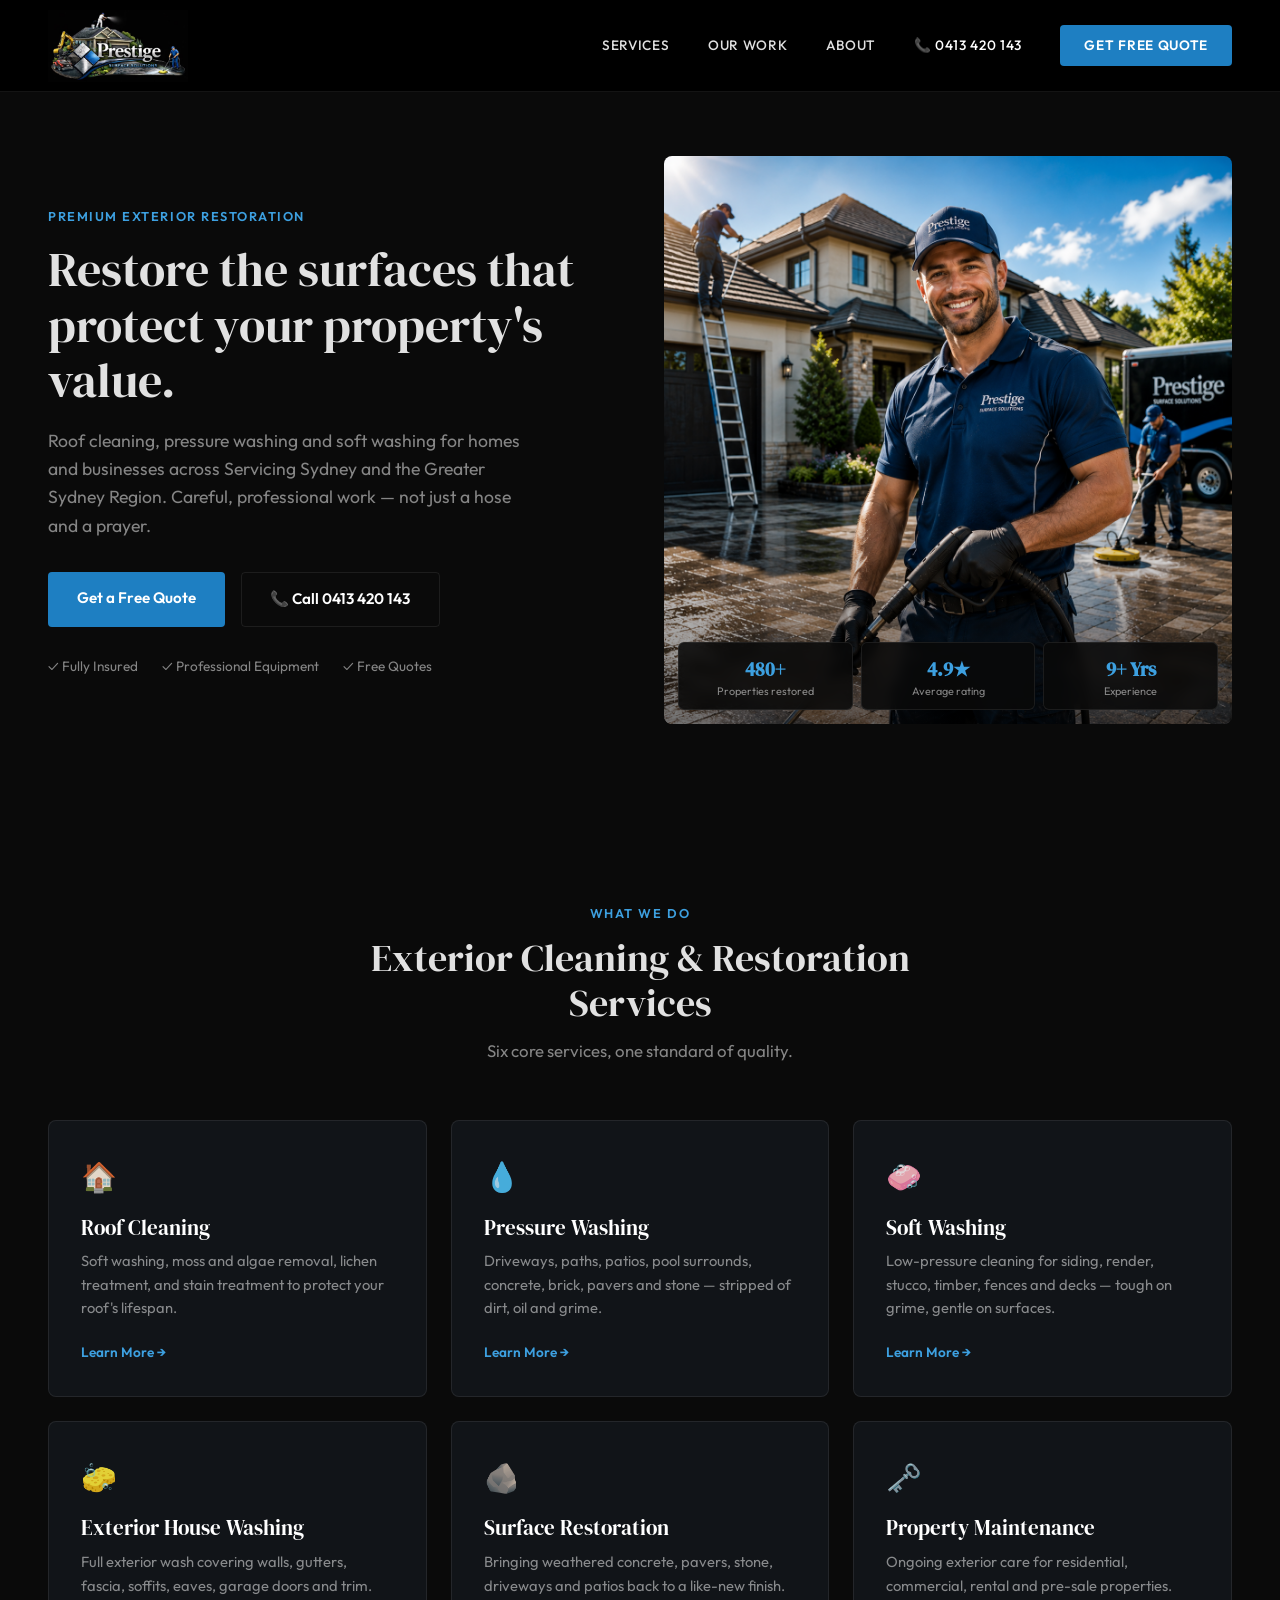
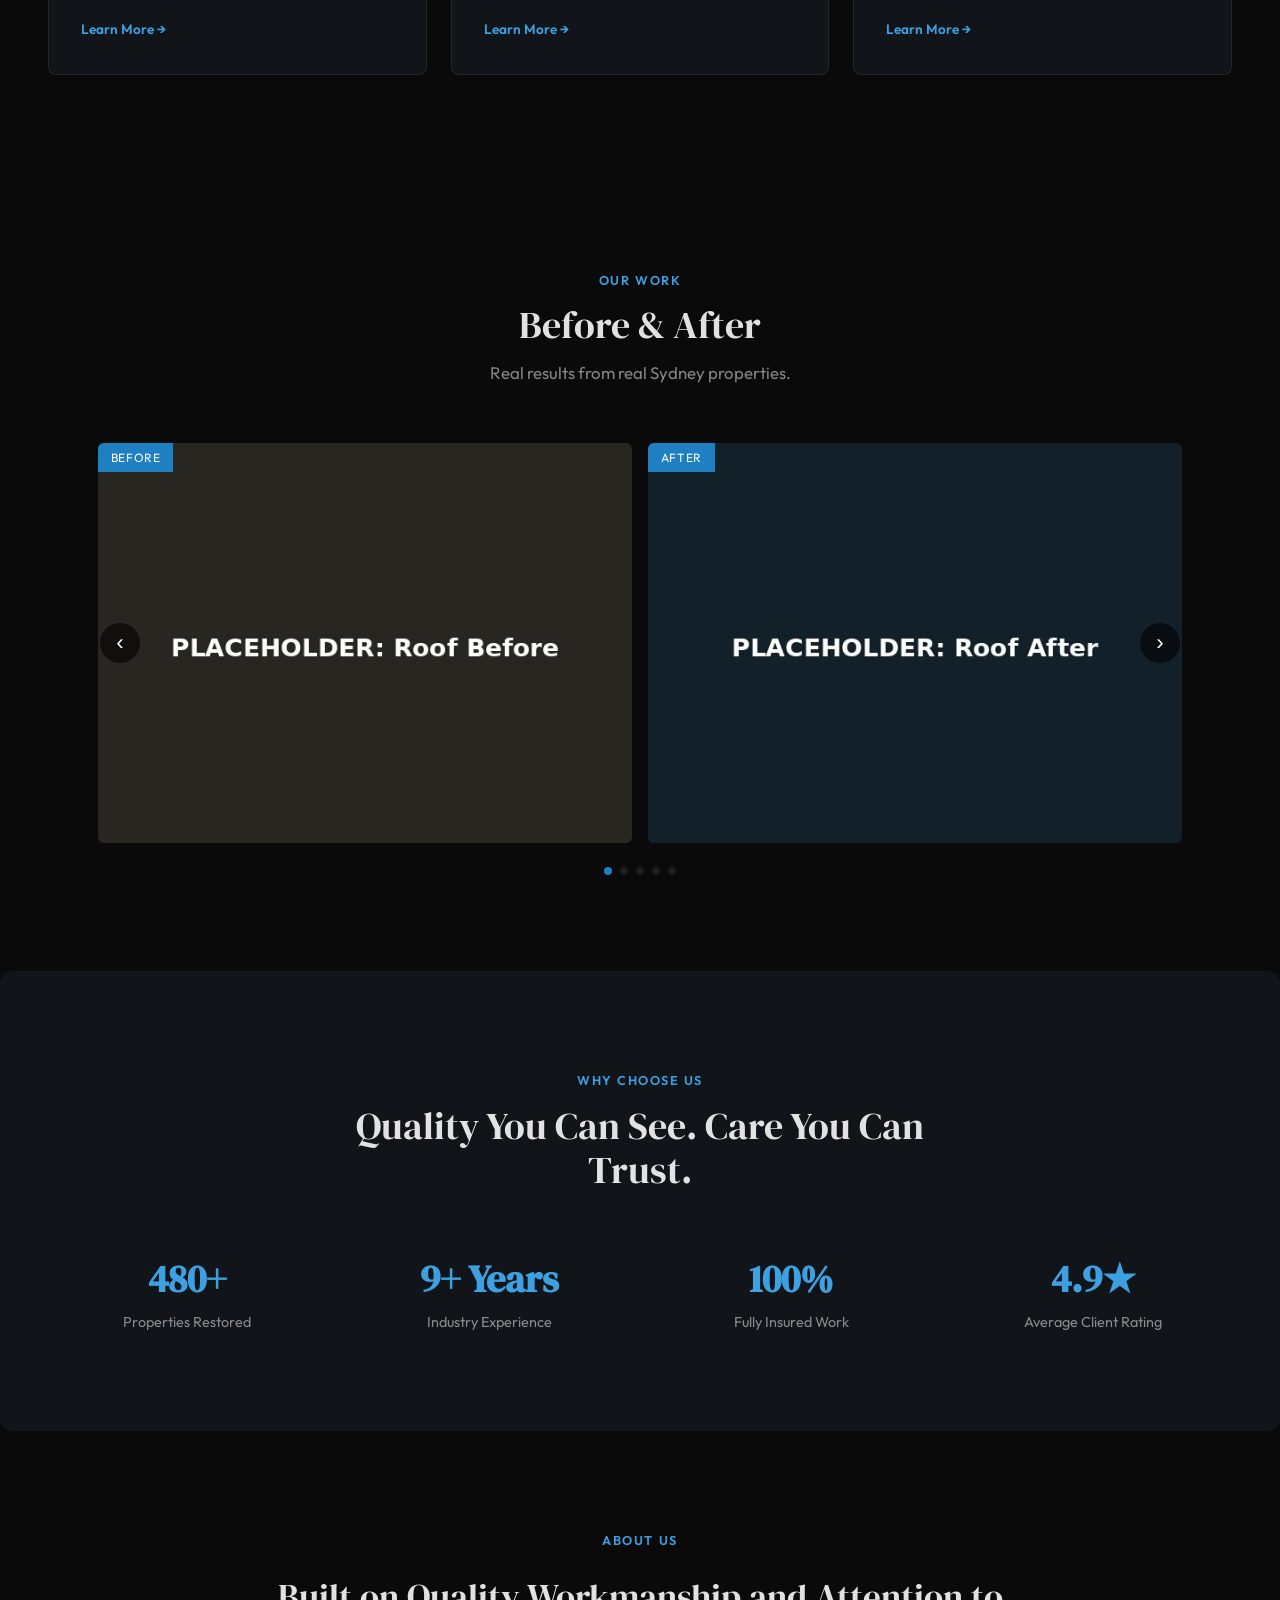
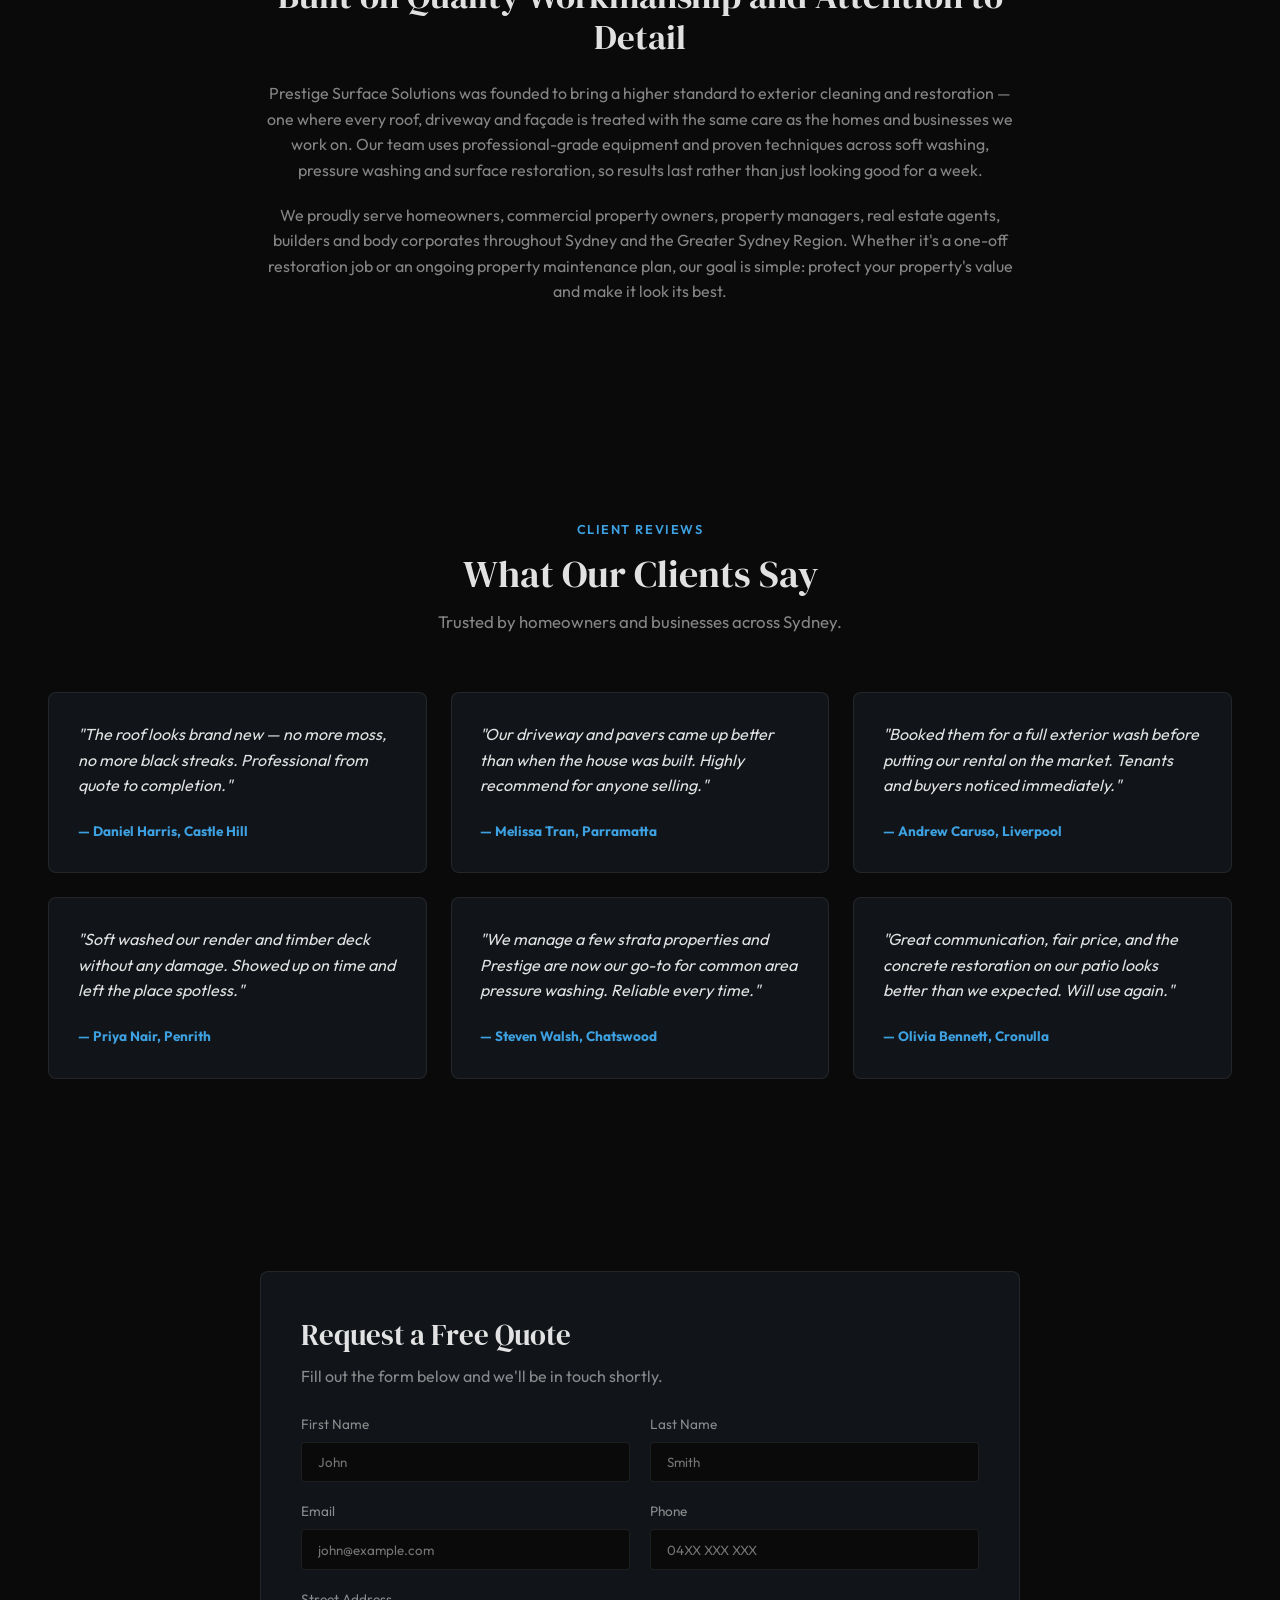
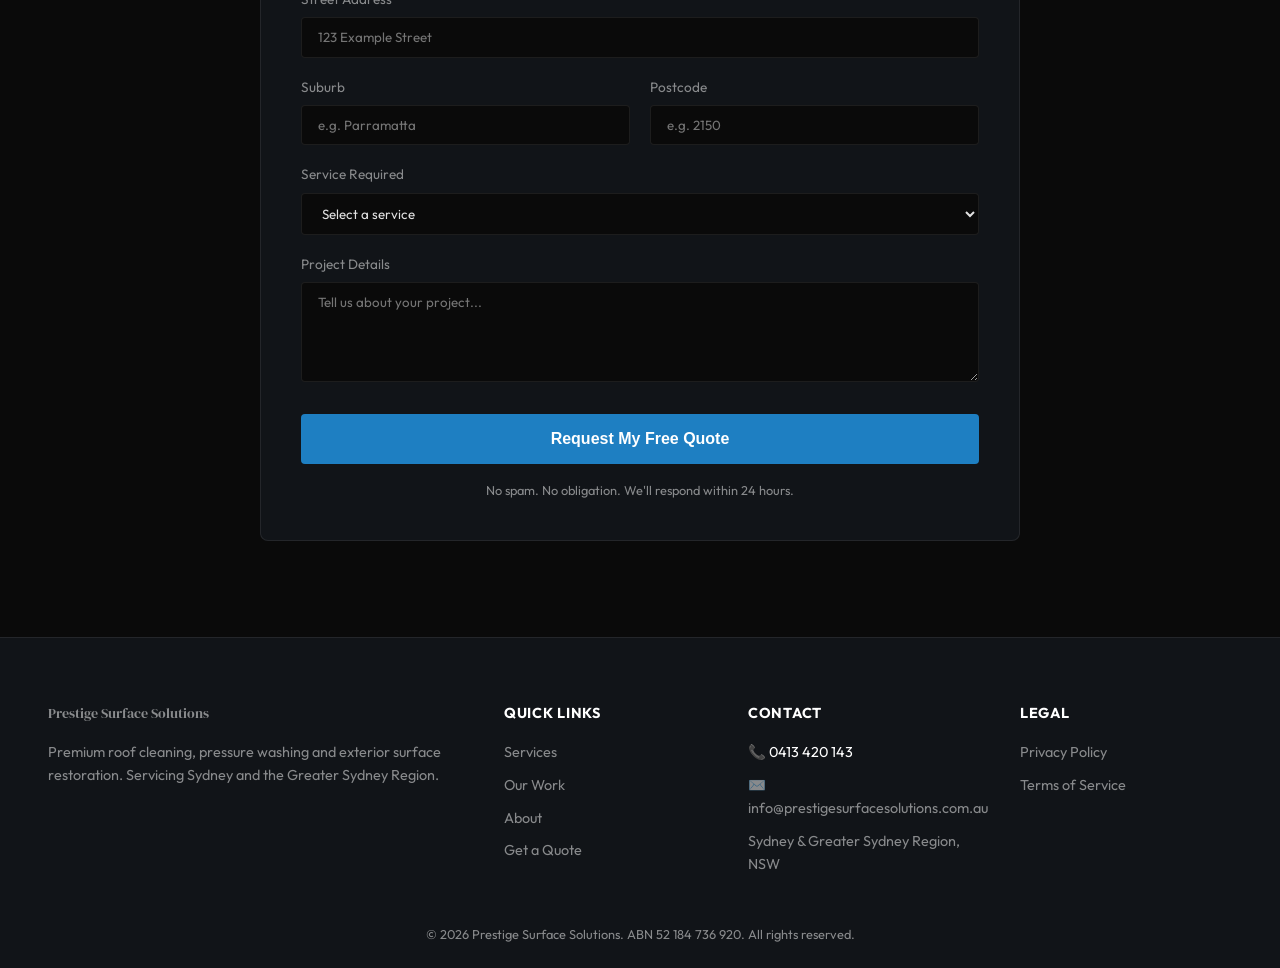
==== index.html @ c5a3cd72 "Initial site build" ====
<!DOCTYPE html>
<html lang="en-AU">
<head>
<meta charset="UTF-8">
<meta name="viewport" content="width=device-width, initial-scale=1.0">
<title>Prestige Surface Solutions | Roof Cleaning &amp; Exterior Restoration</title>
<meta name="description" content="Prestige Surface Solutions — premium roof cleaning, pressure washing, soft washing and exterior surface restoration. Fully insured. Free quotes. Servicing Sydney and the Greater Sydney Region.">
<link rel="preconnect" href="https://fonts.googleapis.com">
<link href="https://fonts.googleapis.com/css2?family=DM+Serif+Display&family=Outfit:wght@400;500;600;700&display=swap" rel="stylesheet">
<link rel="stylesheet" href="style.css">

<!-- Google Ads gtag.js — PLACEHOLDER ID, replace before launch -->
<script async src="https://www.googletagmanager.com/gtag/js?id=AW-XXXXXXXXX"></script>
<script>
  window.dataLayer = window.dataLayer || [];
  function gtag(){dataLayer.push(arguments);}
  gtag('js', new Date());
  gtag('config', 'AW-XXXXXXXXX');
</script>

<!-- JSON-LD LocalBusiness Schema — PLACEHOLDER values, replace before launch -->
<script type="application/ld+json">
{
  "@context": "https://schema.org",
  "@type": "LocalBusiness",
  "name": "Prestige Surface Solutions",
  "image": "https://www.prestigesurfacesolutions.com.au/images/logo.jpg",
  "telephone": "+61413420143",
  "email": "info@prestigesurfacesolutions.com.au",
  "priceRange": "$$",
  "address": {
    "@type": "PostalAddress",
    "addressLocality": "Sydney",
    "addressRegion": "NSW",
    "addressCountry": "AU"
  },
  "areaServed": "Greater Sydney Region, NSW",
  "sameAs": [],
  "hasOfferCatalog": {
    "@type": "OfferCatalog",
    "name": "Exterior Cleaning &amp; Restoration Services",
    "itemListElement": [
      { "@type": "Offer", "itemOffered": { "@type": "Service", "name": "Roof Cleaning" } },
      { "@type": "Offer", "itemOffered": { "@type": "Service", "name": "Pressure Washing" } },
      { "@type": "Offer", "itemOffered": { "@type": "Service", "name": "Soft Washing" } },
      { "@type": "Offer", "itemOffered": { "@type": "Service", "name": "Exterior House Washing" } },
      { "@type": "Offer", "itemOffered": { "@type": "Service", "name": "Surface Restoration" } },
      { "@type": "Offer", "itemOffered": { "@type": "Service", "name": "Property Maintenance" } }
    ]
  }
}
</script>
</head>
<body>

<!-- ============ NAV ============ -->
<nav>
  <div class="logo-group">
    <img src="images/logo.jpg" alt="Prestige Surface Solutions" class="logo-img">
  </div>
  <div class="nav-links">
    <a href="#services">Services</a>
    <a href="#gallery">Our Work</a>
    <a href="#about">About</a>
    <a href="tel:+61413420143" class="nav-phone">📞 0413 420 143</a>
    <a href="#quote" class="nav-cta">Get Free Quote</a>
  </div>
  <a href="tel:+61413420143" class="mobile-phone-btn">📞</a>
</nav>

<!-- ============ HERO ============ -->
<section class="hero">
  <div class="hero-content fade-in">
    <span class="hero-eyebrow">Premium Exterior Restoration</span>
    <h1>Restore the surfaces that protect your property's value.</h1>
    <p class="hero-sub">Roof cleaning, pressure washing and soft washing for homes and businesses across Servicing Sydney and the Greater Sydney Region. Careful, professional work — not just a hose and a prayer.</p>
    <div class="hero-ctas">
      <a href="#quote" class="btn-primary">Get a Free Quote</a>
      <a href="tel:+61413420143" class="btn-secondary">📞 Call 0413 420 143</a>
    </div>
    <div class="hero-trust">
      <span>✓ Fully Insured</span>
      <span>✓ Professional Equipment</span>
      <span>✓ Free Quotes</span>
    </div>
  </div>
  <div class="hero-media fade-in">
    <div class="hero-image-wrap">
      <img src="images/hero-roof.jpg" alt="Prestige Surface Solutions technician working on a roof in Sydney">
      <div class="hero-stats-row">
        <div class="hero-stat-card">
          <strong>480+</strong>
          <span>Properties restored</span>
        </div>
        <div class="hero-stat-card">
          <strong>4.9★</strong>
          <span>Average rating</span>
        </div>
        <div class="hero-stat-card">
          <strong>9+ Yrs</strong>
          <span>Experience</span>
        </div>
      </div>
    </div>
  </div>
</section>

<!-- ============ SERVICES ============ -->
<section class="services" id="services">
  <div class="section-header fade-in">
    <span class="section-label">What We Do</span>
    <h2>Exterior Cleaning &amp; Restoration Services</h2>
    <p>Six core services, one standard of quality.</p>
  </div>
  <div class="services-grid">

    <a href="services/roof-cleaning.html" class="service-card fade-in">
      <div class="service-icon">🏠</div>
      <h3>Roof Cleaning</h3>
      <p>Soft washing, moss and algae removal, lichen treatment, and stain treatment to protect your roof's lifespan.</p>
      <span class="service-link">Learn More →</span>
    </a>

    <a href="services/pressure-washing.html" class="service-card fade-in">
      <div class="service-icon">💧</div>
      <h3>Pressure Washing</h3>
      <p>Driveways, paths, patios, pool surrounds, concrete, brick, pavers and stone — stripped of dirt, oil and grime.</p>
      <span class="service-link">Learn More →</span>
    </a>

    <a href="services/soft-washing.html" class="service-card fade-in">
      <div class="service-icon">🧼</div>
      <h3>Soft Washing</h3>
      <p>Low-pressure cleaning for siding, render, stucco, timber, fences and decks — tough on grime, gentle on surfaces.</p>
      <span class="service-link">Learn More →</span>
    </a>

    <a href="services/exterior-house-washing.html" class="service-card fade-in">
      <div class="service-icon">🧽</div>
      <h3>Exterior House Washing</h3>
      <p>Full exterior wash covering walls, gutters, fascia, soffits, eaves, garage doors and trim.</p>
      <span class="service-link">Learn More →</span>
    </a>

    <a href="services/surface-restoration.html" class="service-card fade-in">
      <div class="service-icon">🪨</div>
      <h3>Surface Restoration</h3>
      <p>Bringing weathered concrete, pavers, stone, driveways and patios back to a like-new finish.</p>
      <span class="service-link">Learn More →</span>
    </a>

    <a href="services/property-maintenance.html" class="service-card fade-in">
      <div class="service-icon">🗝️</div>
      <h3>Property Maintenance</h3>
      <p>Ongoing exterior care for residential, commercial, rental and pre-sale properties.</p>
      <span class="service-link">Learn More →</span>
    </a>

  </div>
</section>

<!-- ============ GALLERY ============ -->
<section class="gallery" id="gallery">
  <div class="section-header fade-in">
    <span class="section-label">Our Work</span>
    <h2>Before &amp; After</h2>
    <p>Real results from real Sydney properties.</p>
  </div>

  <div class="carousel-wrapper">
    <button class="carousel-arrow prev" onclick="moveSlide(-1)" aria-label="Previous">‹</button>
    <div class="carousel-track" id="carouselTrack">
      <div class="gallery-slide">
        <div class="gallery-photo">
          <span class="gallery-label">Before</span>
          <img src="images/gallery/1before.jpg" alt="Roof before cleaning — placeholder">
        </div>
      </div>
      <div class="gallery-slide">
        <div class="gallery-photo">
          <span class="gallery-label">After</span>
          <img src="images/gallery/1after.jpg" alt="Roof after cleaning — placeholder">
        </div>
      </div>
      <div class="gallery-slide">
        <div class="gallery-photo">
          <span class="gallery-label">Before</span>
          <img src="images/gallery/2before.jpg" alt="Driveway before pressure washing — placeholder">
        </div>
      </div>
      <div class="gallery-slide">
        <div class="gallery-photo">
          <span class="gallery-label">After</span>
          <img src="images/gallery/2after.jpg" alt="Driveway after pressure washing — placeholder">
        </div>
      </div>
      <div class="gallery-slide">
        <div class="gallery-photo">
          <span class="gallery-label">Before</span>
          <img src="images/gallery/3before.jpg" alt="House exterior before washing — placeholder">
        </div>
      </div>
      <div class="gallery-slide">
        <div class="gallery-photo">
          <span class="gallery-label">After</span>
          <img src="images/gallery/3after.jpg" alt="House exterior after washing — placeholder">
        </div>
      </div>
    </div>
    <button class="carousel-arrow next" onclick="moveSlide(1)" aria-label="Next">›</button>
  </div>

  <div class="carousel-dots" id="carouselDots"></div>
</section>

<!-- ============ WHY US ============ -->
<section class="why-us">
  <div class="section-header fade-in">
    <span class="section-label">Why Choose Us</span>
    <h2>Quality You Can See. Care You Can Trust.</h2>
  </div>
  <div class="stats-grid">
    <div class="stat-box fade-in">
      <strong>480+</strong>
      <span>Properties Restored</span>
    </div>
    <div class="stat-box fade-in">
      <strong>9+ Years</strong>
      <span>Industry Experience</span>
    </div>
    <div class="stat-box fade-in">
      <strong>100%</strong>
      <span>Fully Insured Work</span>
    </div>
    <div class="stat-box fade-in">
      <strong>4.9★</strong>
      <span>Average Client Rating</span>
    </div>
  </div>
</section>

<!-- ============ ABOUT ============ -->
<section class="about" id="about">
  <div class="about-content fade-in">
    <span class="section-label">About Us</span>
    <h2>Built on Quality Workmanship and Attention to Detail</h2>
    <p>Prestige Surface Solutions was founded to bring a higher standard to exterior cleaning and restoration — one where every roof, driveway and façade is treated with the same care as the homes and businesses we work on. Our team uses professional-grade equipment and proven techniques across soft washing, pressure washing and surface restoration, so results last rather than just looking good for a week.</p>
    <p>We proudly serve homeowners, commercial property owners, property managers, real estate agents, builders and body corporates throughout Sydney and the Greater Sydney Region. Whether it's a one-off restoration job or an ongoing property maintenance plan, our goal is simple: protect your property's value and make it look its best.</p>
  </div>
</section>

<!-- ============ TESTIMONIALS ============ -->
<section class="testimonials">
  <div class="section-header fade-in">
    <span class="section-label">Client Reviews</span>
    <h2>What Our Clients Say</h2>
    <p>Trusted by homeowners and businesses across Sydney.</p>
  </div>
  <div class="testimonials-grid">
    <div class="testimonial-card fade-in">
      <p>"The roof looks brand new — no more moss, no more black streaks. Professional from quote to completion."</p>
      <strong>— Daniel Harris, Castle Hill</strong>
    </div>
    <div class="testimonial-card fade-in">
      <p>"Our driveway and pavers came up better than when the house was built. Highly recommend for anyone selling."</p>
      <strong>— Melissa Tran, Parramatta</strong>
    </div>
    <div class="testimonial-card fade-in">
      <p>"Booked them for a full exterior wash before putting our rental on the market. Tenants and buyers noticed immediately."</p>
      <strong>— Andrew Caruso, Liverpool</strong>
    </div>
    <div class="testimonial-card fade-in">
      <p>"Soft washed our render and timber deck without any damage. Showed up on time and left the place spotless."</p>
      <strong>— Priya Nair, Penrith</strong>
    </div>
    <div class="testimonial-card fade-in">
      <p>"We manage a few strata properties and Prestige are now our go-to for common area pressure washing. Reliable every time."</p>
      <strong>— Steven Walsh, Chatswood</strong>
    </div>
    <div class="testimonial-card fade-in">
      <p>"Great communication, fair price, and the concrete restoration on our patio looks better than we expected. Will use again."</p>
      <strong>— Olivia Bennett, Cronulla</strong>
    </div>
  </div>
</section>

<!-- ============ QUOTE FORM ============ -->
<section class="quote-section" id="quote">
  <form class="quote-form fade-in" name="quote-request" method="POST"
        data-netlify="true" netlify-honeypot="bot-field" action="/success.html">
    <input type="hidden" name="form-name" value="quote-request">
    <p class="hidden" style="display:none;">
      <label>Don't fill this out: <input name="bot-field"></label>
    </p>

    <div class="form-title">Request a Free Quote</div>
    <div class="form-subtitle">Fill out the form below and we'll be in touch shortly.</div>

    <div class="form-grid">
      <div class="form-group">
        <label for="fname">First Name</label>
        <input type="text" id="fname" name="fname" placeholder="John" required />
      </div>
      <div class="form-group">
        <label for="lname">Last Name</label>
        <input type="text" id="lname" name="lname" placeholder="Smith" required />
      </div>
      <div class="form-group">
        <label for="email">Email</label>
        <input type="email" id="email" name="email" placeholder="john@example.com" required />
      </div>
      <div class="form-group">
        <label for="phone">Phone</label>
        <input type="tel" id="phone" name="phone" placeholder="04XX XXX XXX" required />
      </div>
      <div class="form-group full">
        <label for="address">Street Address</label>
        <input type="text" id="address" name="address" placeholder="123 Example Street" required />
      </div>
      <div class="form-group">
        <label for="suburb">Suburb</label>
        <input type="text" id="suburb" name="suburb" placeholder="e.g. Parramatta" required />
      </div>
      <div class="form-group">
        <label for="postcode">Postcode</label>
        <input type="text" id="postcode" name="postcode" placeholder="e.g. 2150" required
               inputmode="numeric" pattern="[0-9]{4}" />
      </div>
      <div class="form-group full">
        <label for="service">Service Required</label>
        <select id="service" name="service" required>
          <option value="" disabled selected>Select a service</option>
          <option value="roof-cleaning">Roof Cleaning</option>
          <option value="pressure-washing">Pressure Washing</option>
          <option value="soft-washing">Soft Washing</option>
          <option value="exterior-house-washing">Exterior House Washing</option>
          <option value="surface-restoration">Surface Restoration</option>
          <option value="property-maintenance">Property Maintenance</option>
          <option value="other">Other / Not Sure</option>
        </select>
      </div>
      <div class="form-group full">
        <label for="message">Project Details</label>
        <textarea id="message" name="message" placeholder="Tell us about your project..."></textarea>
      </div>
    </div>

    <button type="submit" class="form-submit">Request My Free Quote</button>
    <p class="form-note">No spam. No obligation. We'll respond within 24 hours.</p>
  </form>
</section>

<!-- ============ FOOTER ============ -->
<footer>
  <div class="footer-inner">
    <div class="footer-col">
      <p class="footer-brand">Prestige Surface Solutions</p>
      <p>Premium roof cleaning, pressure washing and exterior surface restoration. Servicing Sydney and the Greater Sydney Region.</p>
    </div>
    <div class="footer-col">
      <h4>Quick Links</h4>
      <a href="#services">Services</a>
      <a href="#gallery">Our Work</a>
      <a href="#about">About</a>
      <a href="#quote">Get a Quote</a>
    </div>
    <div class="footer-col">
      <h4>Contact</h4>
      <a href="tel:+61413420143">📞 0413 420 143</a>
      <a href="mailto:info@prestigesurfacesolutions.com.au">✉️ info@prestigesurfacesolutions.com.au</a>
      <p>Sydney &amp; Greater Sydney Region, NSW</p>
    </div>
    <div class="footer-col">
      <h4>Legal</h4>
      <a href="privacy.html">Privacy Policy</a>
      <a href="terms.html">Terms of Service</a>
    </div>
  </div>
  <div class="footer-bottom">
    <p>&copy; 2026 Prestige Surface Solutions. ABN 52 184 736 920. All rights reserved.</p>
  </div>
</footer>

<script src="script.js"></script>
</body>
</html>
---- style.css ----
/* ===================================================
   PRESTIGE SURFACE SOLUTIONS — MAIN STYLESHEET
   =================================================== */

:root {
  --bg-dark: #0A0A0A;
  --bg-card: #111418;
  --bg-card-hover: #181C22;
  --accent-1: #1E7FC2;
  --accent-1-light: #3DA0E0;
  --accent-1-dark: #145A8C;
  --cream: #F2F0EB;
  --white: #FFFFFF;
  --text-light: rgba(255,255,255,0.88);
  --text-muted: rgba(255,255,255,0.5);
  --border: rgba(255,255,255,0.08);
  --font-display: 'DM Serif Display', serif;
  --font-body: 'Outfit', sans-serif;
}

* { margin: 0; padding: 0; box-sizing: border-box; }

body {
  background: var(--bg-dark);
  color: var(--text-light);
  font-family: var(--font-body);
  line-height: 1.6;
  overflow-x: hidden;
}

h1, h2, h3 {
  font-family: var(--font-display);
  font-weight: 400;
  line-height: 1.15;
}

a { color: inherit; text-decoration: none; }

img { max-width: 100%; display: block; }

section { padding: 6rem 3rem; max-width: 1280px; margin: 0 auto; }

.section-header { text-align: center; max-width: 640px; margin: 0 auto 3.5rem; }
.section-label {
  display: inline-block;
  color: var(--accent-1-light);
  font-size: 0.8rem;
  font-weight: 600;
  letter-spacing: 0.12em;
  text-transform: uppercase;
  margin-bottom: 0.8rem;
}
.section-header h2 { font-size: 2.4rem; margin-bottom: 0.8rem; }
.section-header p { color: var(--text-muted); font-size: 1.05rem; }
.placeholder-flag { color: var(--accent-1-light); font-style: italic; font-size: 0.85rem; }

/* ============ NAV ============ */
nav {
  position: sticky;
  top: 0; left: 0; right: 0;
  z-index: 100;
  padding: 0.6rem 3rem;
  display: flex;
  align-items: center;
  justify-content: space-between;
  background: #000000;
  border-bottom: 1px solid var(--border);
}
.logo-img { height: 72px; width: auto; object-fit: contain; }
.nav-links { display: flex; gap: 2.4rem; align-items: center; }
.nav-links a {
  font-size: 0.85rem;
  font-weight: 500;
  letter-spacing: 0.05em;
  text-transform: uppercase;
  transition: color 0.3s;
}
.nav-links a:hover { color: var(--accent-1-light); }
.nav-cta {
  background: var(--accent-1) !important;
  color: var(--white) !important;
  padding: 0.6rem 1.5rem;
  border-radius: 4px;
  font-weight: 600 !important;
}
.nav-cta:hover { background: var(--accent-1-light) !important; }
a[href^="tel:"] { color: var(--white); -webkit-text-fill-color: var(--white); }
.mobile-phone-btn { display: none; }

@media (max-width: 768px) {
  .nav-links { display: none; }
  .mobile-phone-btn {
    display: flex; align-items: center; justify-content: center;
    min-width: 44px; height: 44px;
    background: var(--accent-1); border-radius: 50%; color: var(--white);
  }
}

/* ============ HERO ============ */
.hero {
  display: grid;
  grid-template-columns: 1fr 1fr;
  gap: 3rem;
  align-items: center;
  padding: 4rem 3rem 5rem;
  max-width: 1280px;
  margin: 0 auto;
}
.hero-eyebrow {
  display: inline-block;
  color: var(--accent-1-light);
  font-size: 0.8rem;
  font-weight: 600;
  letter-spacing: 0.12em;
  text-transform: uppercase;
  margin-bottom: 1rem;
}
.hero h1 { font-size: 3rem; margin-bottom: 1.2rem; }
.hero-sub { color: var(--text-muted); font-size: 1.1rem; margin-bottom: 2rem; max-width: 480px; }
.hero-ctas { display: flex; gap: 1rem; margin-bottom: 1.8rem; flex-wrap: wrap; }
.btn-primary, .btn-secondary {
  padding: 0.9rem 1.8rem; border-radius: 4px; font-weight: 600; font-size: 0.95rem;
  transition: transform 0.2s, background 0.3s;
}
.btn-primary { background: var(--accent-1); color: var(--white); }
.btn-primary:hover { background: var(--accent-1-light); transform: translateY(-2px); }
.btn-secondary { background: transparent; border: 1px solid var(--border); color: var(--text-light); }
.btn-secondary:hover { border-color: var(--accent-1-light); color: var(--accent-1-light); }
.hero-trust { display: flex; gap: 1.5rem; flex-wrap: wrap; color: var(--text-muted); font-size: 0.85rem; }

.hero-image-wrap { position: relative; border-radius: 8px; overflow: hidden; aspect-ratio: 1/1; background: var(--bg-card); }
.hero-image-wrap::after {
  content: "";
  position: absolute;
  bottom: 0; left: 0; right: 0;
  height: 40%;
  background: linear-gradient(180deg, rgba(0,0,0,0) 0%, rgba(0,0,0,0.55) 100%);
  pointer-events: none;
  z-index: 1;
}
.hero-image-wrap img { width: 100%; height: 100%; object-fit: cover; }
.hero-stat-card {
  background: rgba(10,10,10,0.88);
  border: 1px solid var(--border);
  backdrop-filter: blur(6px);
  border-radius: 6px;
  padding: 0.7rem 0.5rem;
  text-align: center;
  flex: 1;
}
.hero-stat-card strong { display: block; font-family: var(--font-display); color: var(--accent-1-light); font-size: 1.2rem; }
.hero-stat-card span { font-size: 0.68rem; color: var(--text-muted); line-height: 1.2; display: block; }
.hero-stats-row {
  position: absolute;
  bottom: 14px; left: 14px; right: 14px;
  display: flex;
  gap: 0.5rem;
  z-index: 2;
}

@media (max-width: 900px) {
  .hero { grid-template-columns: 1fr; padding-top: 3rem; }
  .hero h1 { font-size: 2.2rem; }
}

@media (max-width: 480px) {
  .hero-stats-row { flex-direction: column; gap: 0.4rem; }
  .hero-stat-card { padding: 0.5rem 0.8rem; }
}

/* ============ SERVICES ============ */
.services-grid { display: grid; grid-template-columns: repeat(3, 1fr); gap: 1.5rem; }
.service-card {
  display: block;
  background: var(--bg-card);
  border: 1px solid var(--border);
  border-radius: 8px;
  padding: 2rem;
  transition: background 0.3s, transform 0.3s, border-color 0.3s;
}
.service-card:hover { background: var(--bg-card-hover); transform: translateY(-4px); border-color: var(--accent-1-dark); }
.service-icon { font-size: 1.8rem; margin-bottom: 1rem; }
.service-card h3 { font-size: 1.3rem; margin-bottom: 0.6rem; color: var(--white); }
.service-card p { color: var(--text-muted); font-size: 0.92rem; margin-bottom: 1.2rem; }
.service-link { color: var(--accent-1-light); font-weight: 600; font-size: 0.85rem; }

@media (max-width: 900px) { .services-grid { grid-template-columns: 1fr 1fr; } }
@media (max-width: 600px) { .services-grid { grid-template-columns: 1fr; } }

/* ============ GALLERY ============ */
.carousel-wrapper { position: relative; overflow: hidden; max-width: 1100px; margin: 0 auto; }
.carousel-track { display: flex; transition: transform 0.4s ease; }
.gallery-slide { flex: 0 0 50%; padding: 0 0.5rem; }
.gallery-photo { position: relative; aspect-ratio: 4/3; overflow: hidden; border-radius: 6px; background: var(--bg-card); }
.gallery-photo img { width: 100%; height: 100%; object-fit: cover; }
.gallery-label {
  position: absolute; top: 0; left: 0;
  background: var(--accent-1); color: #fff;
  padding: 0.3rem 0.8rem;
  font-size: 0.75rem; text-transform: uppercase; letter-spacing: 0.05em;
}
.carousel-arrow {
  position: absolute; top: 50%; transform: translateY(-50%);
  background: rgba(0,0,0,0.6); color: #fff; border: none;
  width: 40px; height: 40px; border-radius: 50%; cursor: pointer; z-index: 2;
  font-size: 1.4rem;
}
.carousel-arrow.prev { left: 10px; }
.carousel-arrow.next { right: 10px; }
.carousel-dots { display: flex; justify-content: center; gap: 0.5rem; margin-top: 1.5rem; }
.carousel-dots span { width: 8px; height: 8px; border-radius: 50%; background: var(--border); cursor: pointer; display: inline-block; }
.carousel-dots span.active { background: var(--accent-1); }

@media (max-width: 768px) {
  .gallery-slide { flex: 0 0 100%; }
  .gallery-photo { aspect-ratio: auto; height: 260px; }
}

/* ============ WHY US ============ */
.why-us { background: var(--bg-card); border-radius: 12px; }
.stats-grid { display: grid; grid-template-columns: repeat(4, 1fr); gap: 1.5rem; text-align: center; }
.stat-box strong { display: block; font-family: var(--font-display); font-size: 2.4rem; color: var(--accent-1-light); }
.stat-box span { color: var(--text-muted); font-size: 0.9rem; }

@media (max-width: 768px) { .stats-grid { grid-template-columns: 1fr 1fr; gap: 2rem; } }

/* ============ ABOUT ============ */
.about-content { max-width: 760px; margin: 0 auto; text-align: center; }
.about-content h2 { font-size: 2.2rem; margin: 0.8rem 0 1.5rem; }
.about-content p { color: var(--text-muted); margin-bottom: 1.2rem; }

/* ============ TESTIMONIALS ============ */
.testimonials-grid { display: grid; grid-template-columns: repeat(3, 1fr); gap: 1.5rem; }
.testimonial-card {
  background: var(--bg-card); border: 1px solid var(--border); border-radius: 8px; padding: 1.8rem;
}
.testimonial-card p { font-style: italic; margin-bottom: 1.2rem; color: var(--text-light); }
.testimonial-card strong { color: var(--accent-1-light); font-size: 0.85rem; font-style: normal; }

@media (max-width: 900px) { .testimonials-grid { grid-template-columns: 1fr; } }

/* ============ QUOTE FORM ============ */
.quote-form { background: var(--bg-card); border: 1px solid var(--border); border-radius: 8px; padding: 2.5rem; max-width: 760px; margin: 0 auto; }
.form-title { font-family: var(--font-display); font-size: 1.8rem; margin-bottom: 0.4rem; }
.form-subtitle { color: var(--text-muted); margin-bottom: 1rem; }
.form-grid { display: grid; grid-template-columns: 1fr 1fr; gap: 1.2rem; margin: 1.5rem 0; }
.form-group.full { grid-column: 1 / -1; }
.form-group label { display: block; font-size: 0.85rem; margin-bottom: 0.4rem; color: var(--text-muted); }
.form-group input, .form-group select, .form-group textarea {
  width: 100%; padding: 0.7rem 1rem; background: var(--bg-dark);
  border: 1px solid var(--border); border-radius: 4px; color: var(--text-light); font-family: inherit;
}
.form-group textarea { min-height: 100px; resize: vertical; }
.form-submit {
  width: 100%; padding: 1rem; background: var(--accent-1); color: var(--white);
  border: none; border-radius: 4px; font-weight: 600; cursor: pointer; transition: background 0.3s; font-size: 1rem;
}
.form-submit:hover { background: var(--accent-1-light); }
.form-note { text-align: center; color: var(--text-muted); font-size: 0.8rem; margin-top: 1rem; }

@media (max-width: 768px) { .form-grid { grid-template-columns: 1fr; } }

/* ============ FOOTER ============ */
footer { background: var(--bg-card); border-top: 1px solid var(--border); padding: 4rem 3rem 1.5rem; }
.footer-inner {
  max-width: 1280px; margin: 0 auto;
  display: grid; grid-template-columns: 2fr 1fr 1fr 1fr; gap: 2rem;
}
.footer-brand { font-family: var(--font-display); color: var(--white); font-size: 1.3rem; margin-bottom: 1rem; }
.footer-col p, .footer-col a { color: var(--text-muted); font-size: 0.9rem; }
.footer-col h4 { color: var(--white); font-size: 0.9rem; text-transform: uppercase; letter-spacing: 0.05em; margin-bottom: 1rem; }
.footer-col a { display: block; margin-bottom: 0.6rem; transition: color 0.3s; }
.footer-col a:hover { color: var(--accent-1-light); }
.footer-bottom { text-align: center; color: var(--text-muted); font-size: 0.8rem; margin-top: 3rem; }

@media (max-width: 768px) { .footer-inner { grid-template-columns: 1fr 1fr; } }
@media (max-width: 480px) { .footer-inner { grid-template-columns: 1fr; } }

/* ============ SERVICE PAGES ============ */
.service-hero {
  padding: 7rem 3rem 4rem;
  max-width: 900px;
  margin: 0 auto;
  text-align: center;
}
.service-hero h1 { font-size: 2.6rem; margin-bottom: 1rem; }
.service-hero .hero-sub { margin: 0 auto 2rem; }
.service-hero .hero-ctas { justify-content: center; }

.service-details { background: var(--bg-card); border-radius: 12px; }
.includes-grid { display: grid; grid-template-columns: 1fr 1fr; gap: 2.5rem; align-items: start; }
.includes-list { list-style: none; }
.includes-list li {
  padding: 0.8rem 0 0.8rem 2rem;
  border-bottom: 1px solid var(--border);
  position: relative;
  color: var(--text-light);
}
.includes-list li::before {
  content: "✓";
  position: absolute;
  left: 0;
  color: var(--accent-1-light);
  font-weight: 700;
}
.why-box {
  background: var(--bg-dark);
  border: 1px solid var(--border);
  border-radius: 8px;
  padding: 1.8rem;
}
.why-box h3 { font-family: var(--font-display); font-size: 1.3rem; margin-bottom: 0.8rem; color: var(--white); }
.why-box p { color: var(--text-muted); }

@media (max-width: 768px) {
  .includes-grid { grid-template-columns: 1fr; }
  .service-hero h1 { font-size: 2rem; }
}

.related-grid { display: grid; grid-template-columns: repeat(5, 1fr); gap: 1.2rem; }
.related-card {
  display: block;
  background: var(--bg-card);
  border: 1px solid var(--border);
  border-radius: 8px;
  padding: 1.5rem 1rem;
  text-align: center;
  transition: background 0.3s, transform 0.3s, border-color 0.3s;
}
.related-card:hover { background: var(--bg-card-hover); transform: translateY(-4px); border-color: var(--accent-1-dark); }
.related-card .service-icon { font-size: 1.5rem; margin-bottom: 0.6rem; }
.related-card h3 { font-size: 1rem; margin-bottom: 0.5rem; color: var(--white); }
.related-card .service-link { font-size: 0.78rem; }

@media (max-width: 1000px) { .related-grid { grid-template-columns: repeat(3, 1fr); } }
@media (max-width: 600px) { .related-grid { grid-template-columns: 1fr 1fr; } }

.service-cta {
  text-align: center;
  background: var(--bg-card);
  border-radius: 12px;
  max-width: 800px;
}
.service-cta h2 { font-size: 2rem; margin-bottom: 0.8rem; }
.service-cta p { color: var(--text-muted); margin-bottom: 1.8rem; }

/* ============ FADE-IN ANIMATION ============ */
.fade-in { opacity: 0; transform: translateY(20px); transition: opacity 0.6s ease, transform 0.6s ease; }
.fade-in.visible { opacity: 1; transform: translateY(0); }

@media (prefers-reduced-motion: reduce) {
  .fade-in { opacity: 1; transform: none; transition: none; }
}
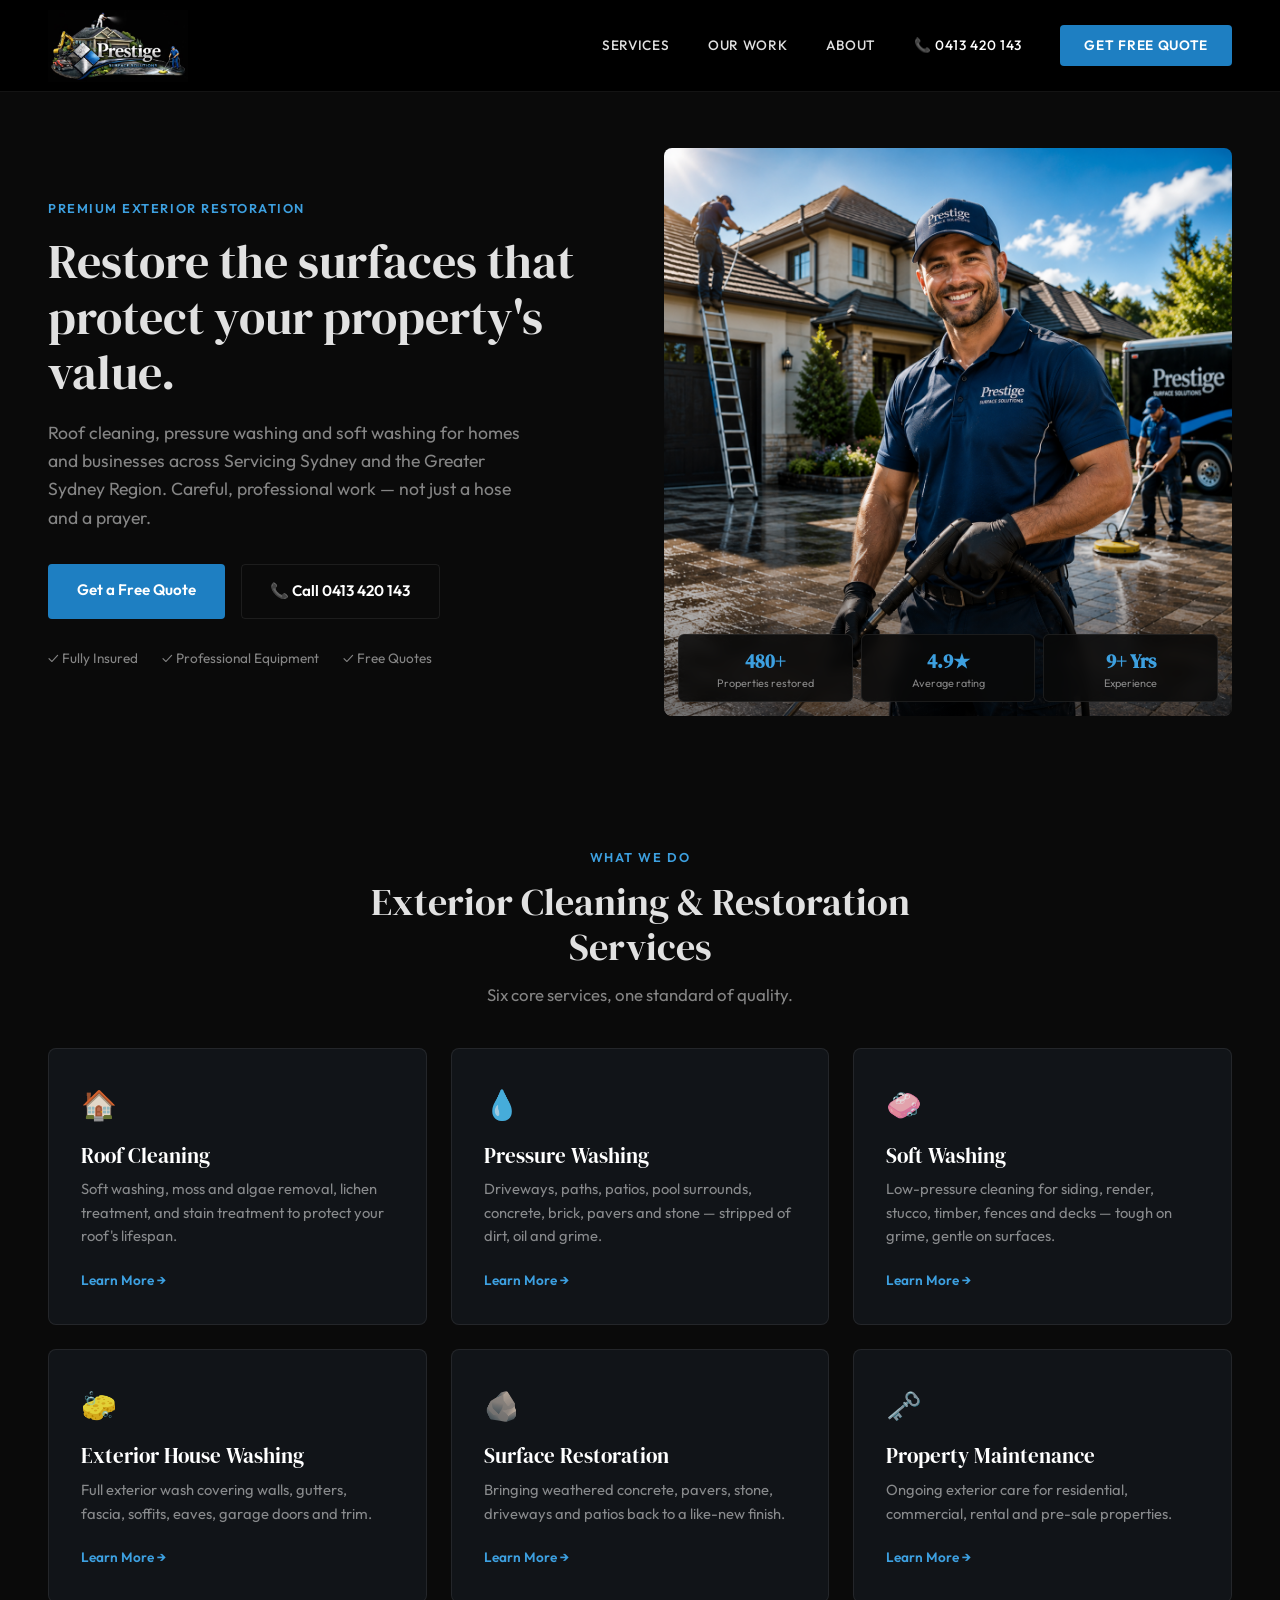
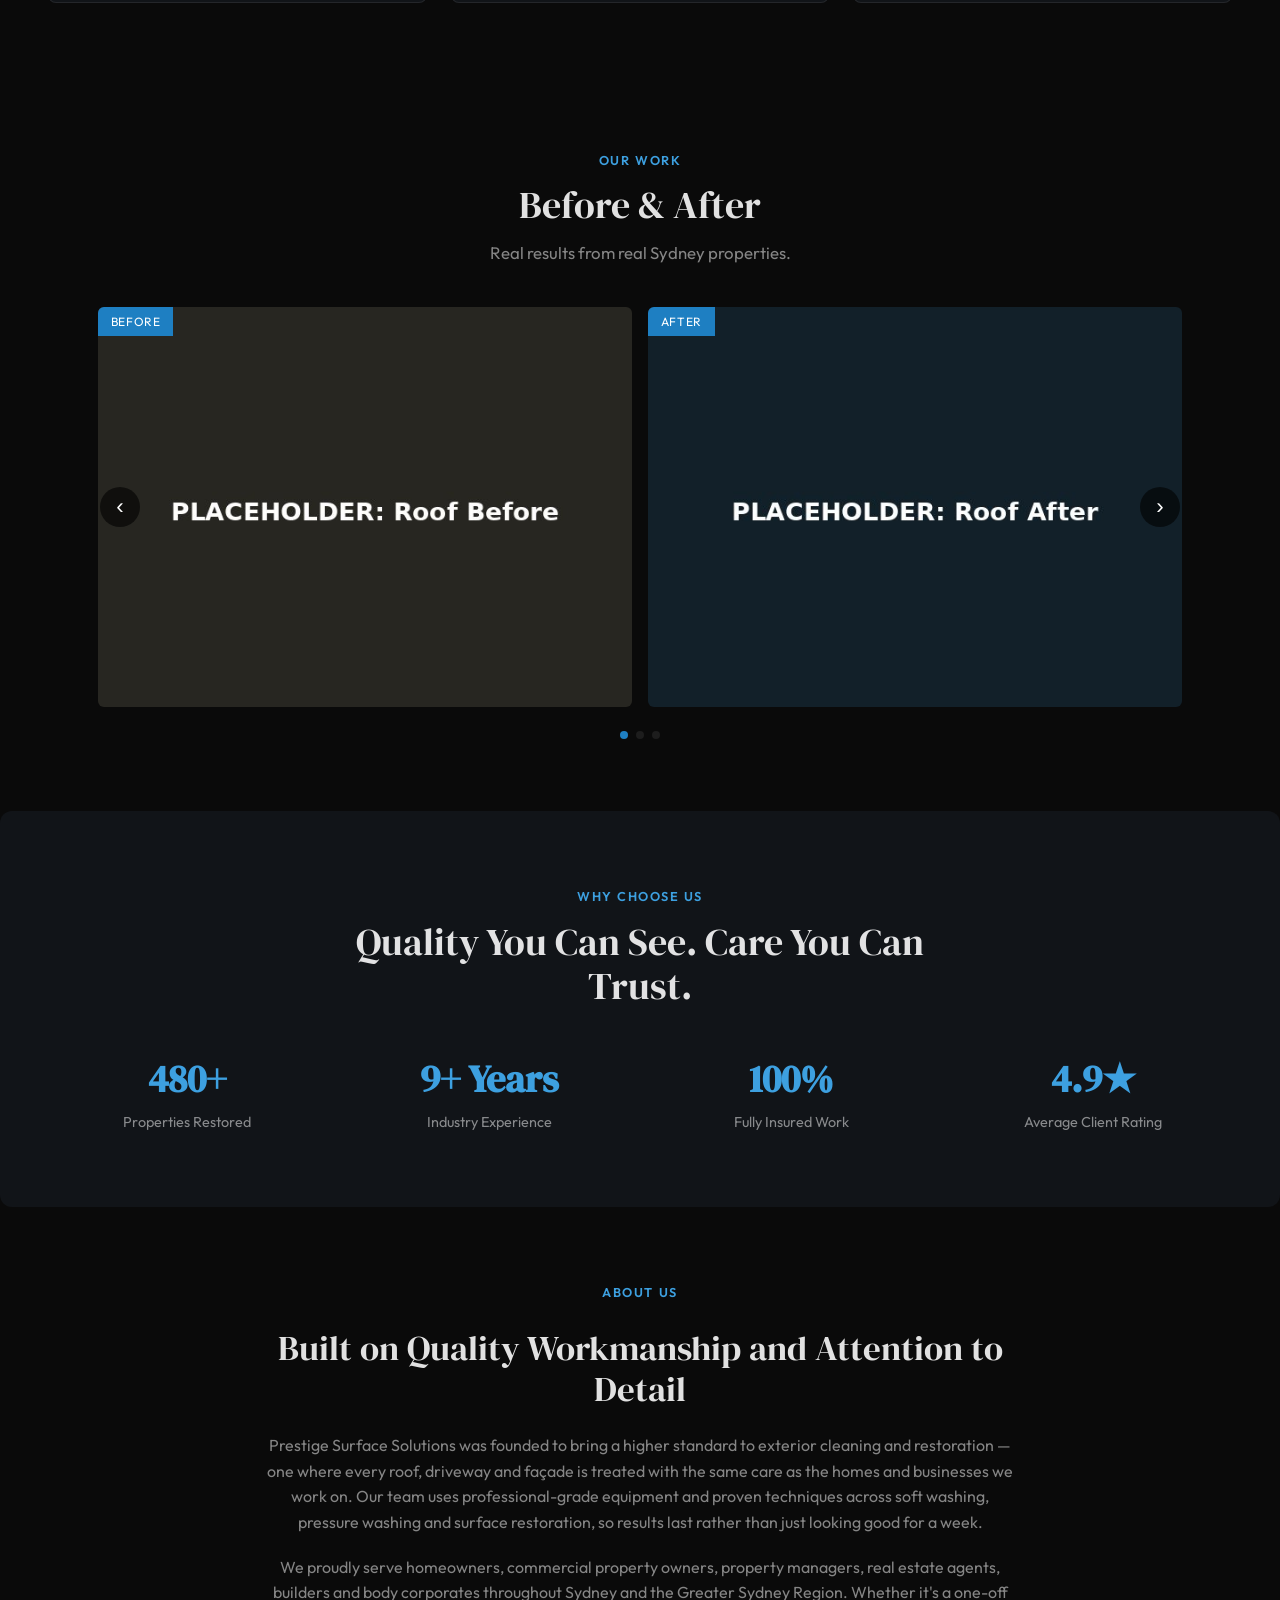
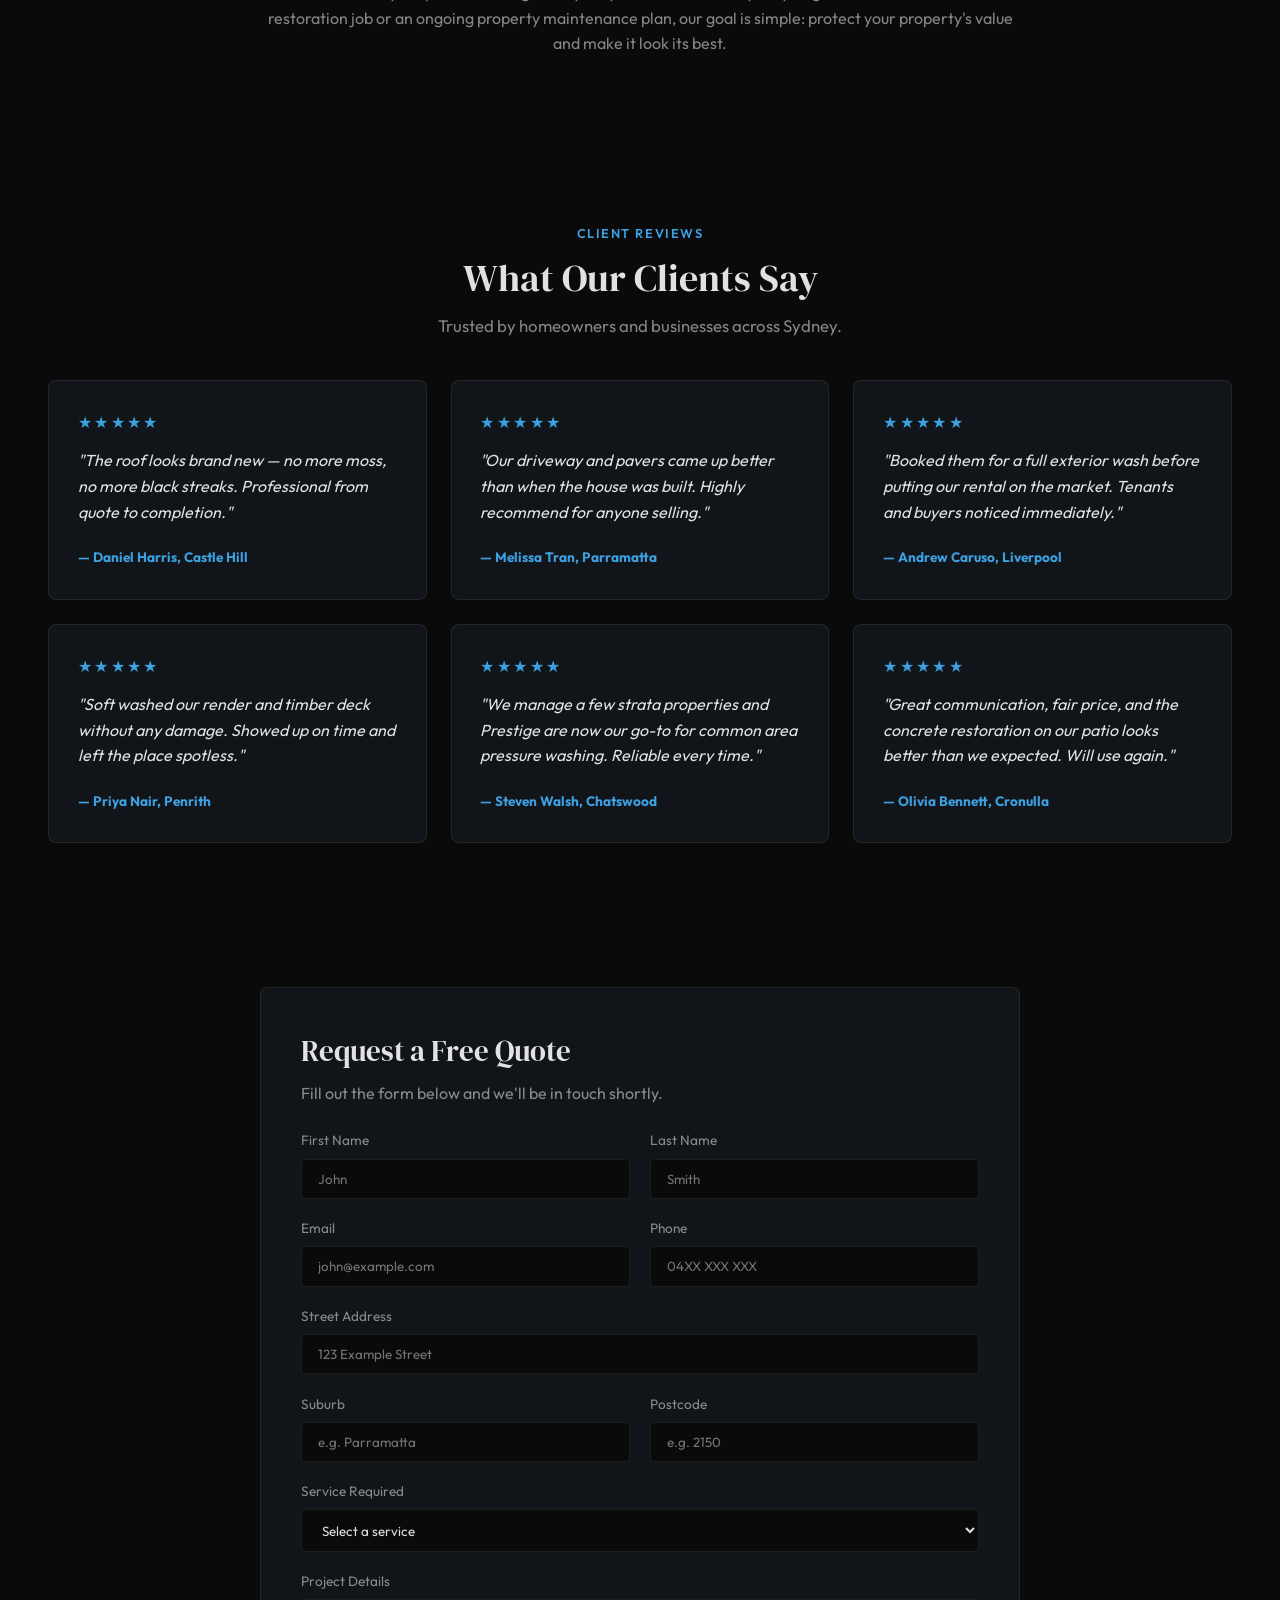
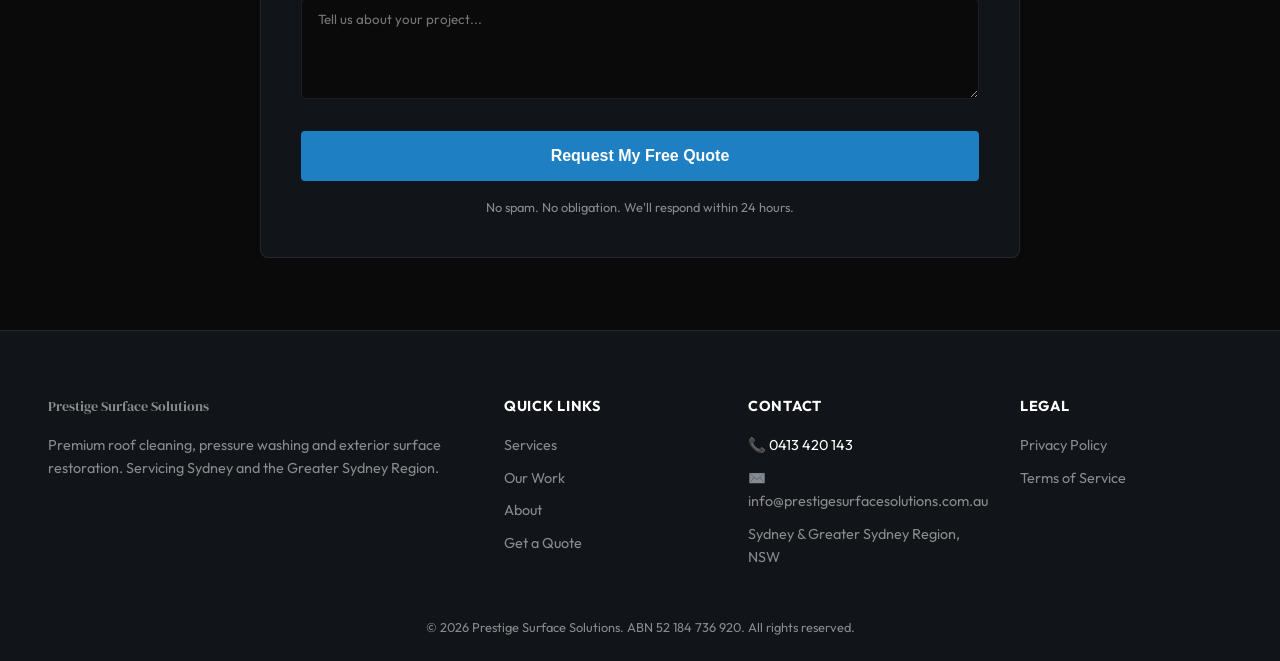
==== commit 3ba73099: "Add 5-star rating to testimonial cards" ====
--- a/index.html
+++ b/index.html
@@ -65,7 +65,7 @@
     <a href="tel:+61413420143" class="nav-phone">📞 0413 420 143</a>
     <a href="#quote" class="nav-cta">Get Free Quote</a>
   </div>
-  <a href="tel:+61413420143" class="mobile-phone-btn">📞</a>
+  <a href="tel:+61413420143" class="mobile-phone-btn">📞 0413 420 143</a>
 </nav>
 
 <!-- ============ HERO ============ -->
@@ -258,26 +258,32 @@
   </div>
   <div class="testimonials-grid">
     <div class="testimonial-card fade-in">
+      <div class="testimonial-stars">★★★★★</div>
       <p>"The roof looks brand new — no more moss, no more black streaks. Professional from quote to completion."</p>
       <strong>— Daniel Harris, Castle Hill</strong>
     </div>
     <div class="testimonial-card fade-in">
+      <div class="testimonial-stars">★★★★★</div>
       <p>"Our driveway and pavers came up better than when the house was built. Highly recommend for anyone selling."</p>
       <strong>— Melissa Tran, Parramatta</strong>
     </div>
     <div class="testimonial-card fade-in">
+      <div class="testimonial-stars">★★★★★</div>
       <p>"Booked them for a full exterior wash before putting our rental on the market. Tenants and buyers noticed immediately."</p>
       <strong>— Andrew Caruso, Liverpool</strong>
     </div>
     <div class="testimonial-card fade-in">
+      <div class="testimonial-stars">★★★★★</div>
       <p>"Soft washed our render and timber deck without any damage. Showed up on time and left the place spotless."</p>
       <strong>— Priya Nair, Penrith</strong>
     </div>
     <div class="testimonial-card fade-in">
+      <div class="testimonial-stars">★★★★★</div>
       <p>"We manage a few strata properties and Prestige are now our go-to for common area pressure washing. Reliable every time."</p>
       <strong>— Steven Walsh, Chatswood</strong>
     </div>
     <div class="testimonial-card fade-in">
+      <div class="testimonial-stars">★★★★★</div>
       <p>"Great communication, fair price, and the concrete restoration on our patio looks better than we expected. Will use again."</p>
       <strong>— Olivia Bennett, Cronulla</strong>
     </div>
--- a/style.css
+++ b/style.css
@@ -38,9 +38,13 @@
 
 img { max-width: 100%; display: block; }
 
-section { padding: 6rem 3rem; max-width: 1280px; margin: 0 auto; }
-
-.section-header { text-align: center; max-width: 640px; margin: 0 auto 3.5rem; }
+section { padding: 4.5rem 3rem; max-width: 1280px; margin: 0 auto; }
+
+@media (max-width: 768px) {
+  section { padding: 2.75rem 1.5rem; }
+}
+
+.section-header { text-align: center; max-width: 640px; margin: 0 auto 2.5rem; }
 .section-label {
   display: inline-block;
   color: var(--accent-1-light);
@@ -91,8 +95,15 @@
   .nav-links { display: none; }
   .mobile-phone-btn {
     display: flex; align-items: center; justify-content: center;
-    min-width: 44px; height: 44px;
-    background: var(--accent-1); border-radius: 50%; color: var(--white);
+    gap: 0.4rem;
+    height: 40px;
+    padding: 0 1rem;
+    background: var(--accent-1);
+    border-radius: 20px;
+    color: var(--white);
+    font-size: 0.85rem;
+    font-weight: 600;
+    white-space: nowrap;
   }
 }
 
@@ -102,7 +113,7 @@
   grid-template-columns: 1fr 1fr;
   gap: 3rem;
   align-items: center;
-  padding: 4rem 3rem 5rem;
+  padding: 3.5rem 3rem 3.5rem;
   max-width: 1280px;
   margin: 0 auto;
 }
@@ -159,13 +170,21 @@
 }
 
 @media (max-width: 900px) {
-  .hero { grid-template-columns: 1fr; padding-top: 3rem; }
+  .hero { grid-template-columns: 1fr; padding-top: 2.5rem; padding-bottom: 2.5rem; }
   .hero h1 { font-size: 2.2rem; }
 }
 
+@media (max-width: 768px) {
+  .section-header { margin-bottom: 1.8rem; }
+  .section-header h2 { font-size: 1.9rem; }
+  .service-hero { padding: 3.5rem 1.5rem 2rem; }
+}
+
 @media (max-width: 480px) {
-  .hero-stats-row { flex-direction: column; gap: 0.4rem; }
-  .hero-stat-card { padding: 0.5rem 0.8rem; }
+  .hero-stats-row { gap: 0.35rem; bottom: 10px; left: 10px; right: 10px; }
+  .hero-stat-card { padding: 0.45rem 0.3rem; }
+  .hero-stat-card strong { font-size: 0.95rem; }
+  .hero-stat-card span { font-size: 0.58rem; }
 }
 
 /* ============ SERVICES ============ */
@@ -235,6 +254,7 @@
   background: var(--bg-card); border: 1px solid var(--border); border-radius: 8px; padding: 1.8rem;
 }
 .testimonial-card p { font-style: italic; margin-bottom: 1.2rem; color: var(--text-light); }
+.testimonial-stars { color: var(--accent-1-light); font-size: 1rem; letter-spacing: 0.15em; margin-bottom: 0.8rem; }
 .testimonial-card strong { color: var(--accent-1-light); font-size: 0.85rem; font-style: normal; }
 
 @media (max-width: 900px) { .testimonials-grid { grid-template-columns: 1fr; } }
@@ -278,7 +298,7 @@
 
 /* ============ SERVICE PAGES ============ */
 .service-hero {
-  padding: 7rem 3rem 4rem;
+  padding: 5.5rem 3rem 3rem;
   max-width: 900px;
   margin: 0 auto;
   text-align: center;
